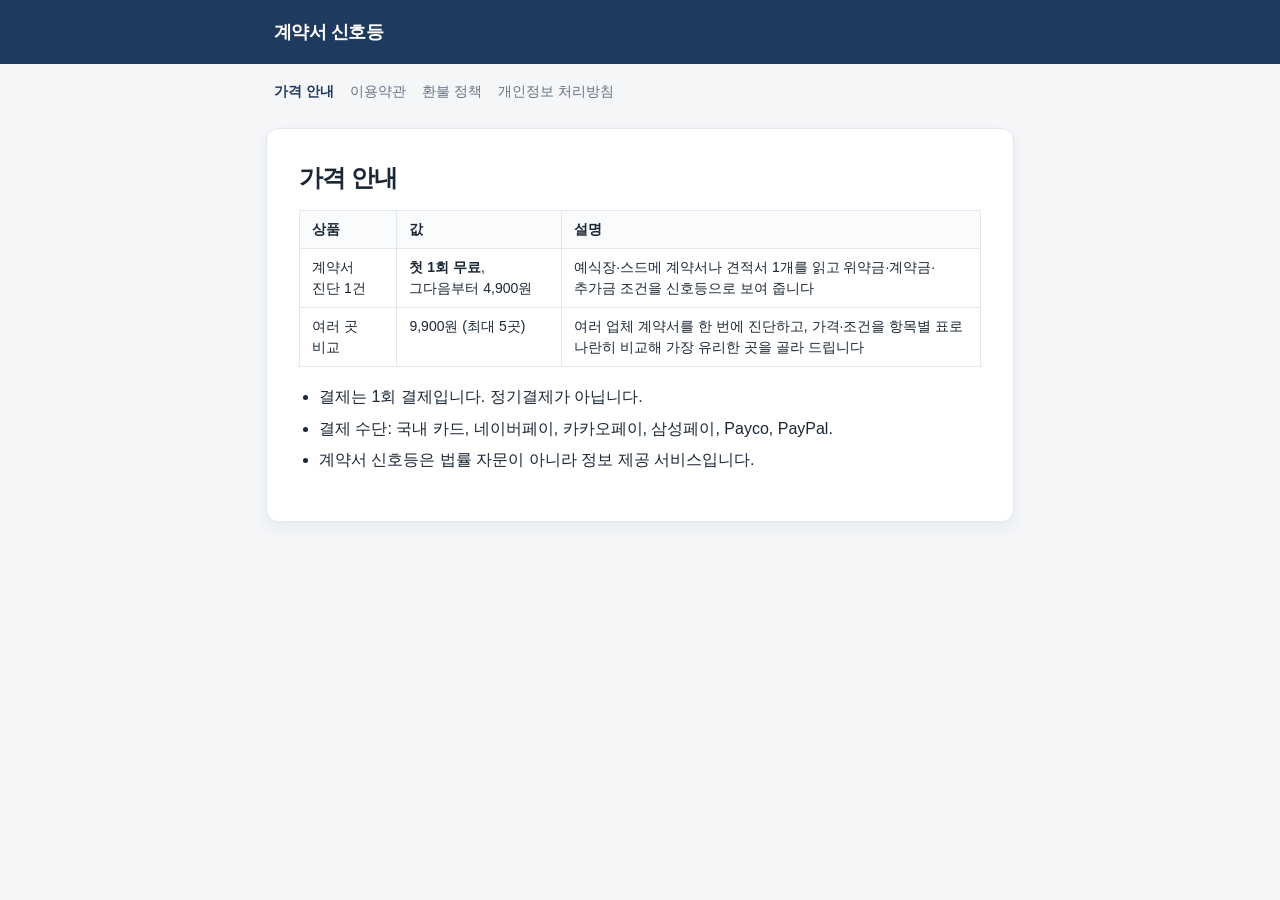
==== pricing.html @ 1329de3b "화면 빌드 배포" ====
<!DOCTYPE html>
<html lang="ko">
<head>
<meta charset="UTF-8">
<meta name="viewport" content="width=device-width, initial-scale=1">
<meta name="theme-color" content="#1F3A5F">
<title>가격 안내 — 계약서 신호등</title>
<link rel="stylesheet" href="./legal.css">
</head>
<body>
<header class="topbar"><a href="./">계약서 신호등</a></header>
<nav aria-label="안내">
    <a href="./pricing.html" aria-current="page">가격 안내</a>
    <a href="./terms.html">이용약관</a>
    <a href="./refund.html">환불 정책</a>
    <a href="./privacy.html">개인정보 처리방침</a>
</nav>
<main><article>
<h1>가격 안내</h1>
<div class="table-scroll"><table>
<thead><tr><th>상품</th><th>값</th><th>설명</th></tr></thead>
<tbody>
<tr><td>계약서 진단 1건</td><td><strong>첫 1회 무료</strong>, 그다음부터 4,900원</td><td>예식장·스드메 계약서나 견적서 1개를 읽고 위약금·계약금·추가금 조건을 신호등으로 보여 줍니다</td></tr>
<tr><td>여러 곳 비교</td><td>9,900원 (최대 5곳)</td><td>여러 업체 계약서를 한 번에 진단하고, 가격·조건을 항목별 표로 나란히 비교해 가장 유리한 곳을 골라 드립니다</td></tr>
</tbody>
</table></div>
<ul>
<li>결제는 1회 결제입니다. 정기결제가 아닙니다.</li>
<li>결제 수단: 국내 카드, 네이버페이, 카카오페이, 삼성페이, Payco, PayPal.</li>
<li>계약서 신호등은 법률 자문이 아니라 정보 제공 서비스입니다.</li>
</ul>
</article></main>
</body>
</html>
---- legal.css ----
:root {
  --color-primary: #1F3A5F;
  --color-bg: #F4F6F8;
  --color-surface: #FFFFFF;
  --color-text: #1B2735;
  --color-muted: #667384;
  --color-line: #E1E7ED;
  --radius: 12px;
  font-family: Pretendard, -apple-system, BlinkMacSystemFont, "Apple SD Gothic Neo", "Noto Sans KR", sans-serif;
  color: var(--color-text);
  background: var(--color-bg);
}
* { box-sizing: border-box; }
body { margin: 0; min-width: 320px; background: var(--color-bg); font-size: 16px; line-height: 1.7; word-break: keep-all; }
.topbar { height: 64px; background: var(--color-primary); }
.topbar a { display: flex; align-items: center; max-width: 780px; height: 100%; margin: 0 auto; padding: 0 24px; color: #fff; font-size: 18px; font-weight: 800; letter-spacing: -0.03em; text-decoration: none; }
nav[aria-label="안내"] { width: min(100%, 780px); margin: 0 auto; padding: 16px 24px 0; display: flex; flex-wrap: wrap; gap: 8px 16px; font-size: 14px; }
nav[aria-label="안내"] a { color: var(--color-muted); text-decoration: none; }
nav[aria-label="안내"] a:hover { text-decoration: underline; }
nav[aria-label="안내"] a[aria-current="page"] { color: var(--color-primary); font-weight: 800; }
main { width: min(100%, 780px); margin: 0 auto; padding: 16px 16px 56px; }
article { background: var(--color-surface); border: 1px solid var(--color-line); border-radius: var(--radius); box-shadow: 0 6px 16px rgba(31,58,95,.06); padding: 24px; overflow-wrap: break-word; }
h1 { margin: 0 0 16px; font-size: 24px; line-height: 1.4; letter-spacing: -0.04em; }
h2 { margin: 24px 0 8px; font-size: 18px; line-height: 1.4; }
p { margin: 0 0 16px; }
ul { margin: 0 0 16px; padding-left: 20px; }
li { margin-bottom: 4px; }
a { color: var(--color-primary); }
.table-scroll { overflow-x: auto; margin: 0 0 16px; }
table { border-collapse: collapse; width: 100%; font-size: 14px; line-height: 1.5; }
th, td { border: 1px solid var(--color-line); padding: 8px 12px; text-align: left; vertical-align: top; }
th { background: #FAFBFC; white-space: nowrap; }
@media (min-width: 640px) { main { padding-top: 24px; } article { padding: 32px; } }
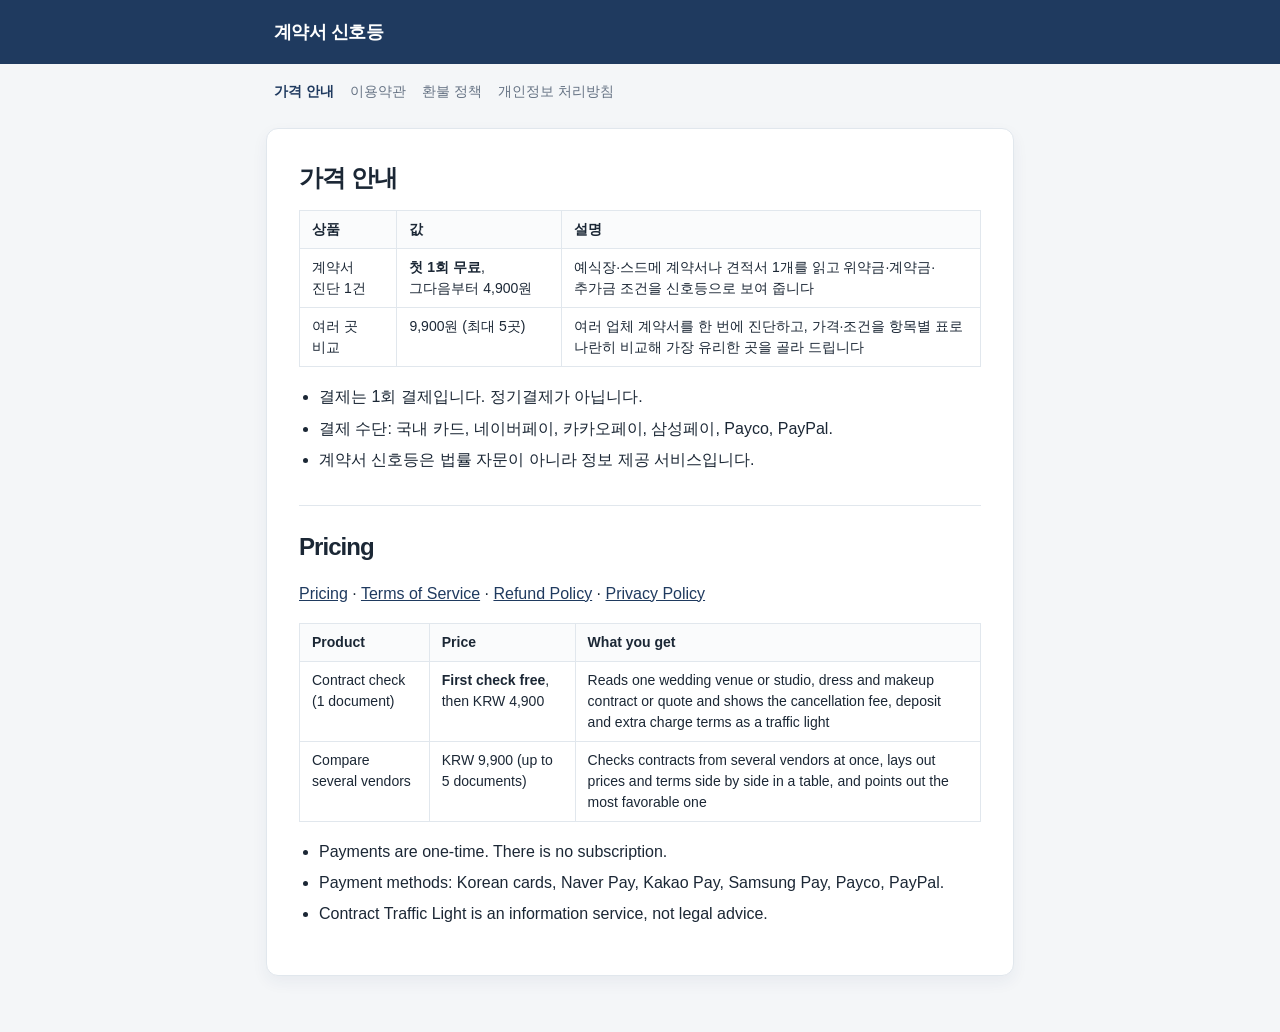
==== commit d8ff85a8: "약관·환불·개인정보 개정 + 영문 병기 (Paddle 도메인 심사 대비) - 이용약관: 계약 당사자·약관 동의·금지 행위·지식재산·서비스 수준·이용 제한·문의 조항 추가, 판매자 " ====
--- a/pricing.html
+++ b/pricing.html
@@ -29,6 +29,23 @@
 <li>결제 수단: 국내 카드, 네이버페이, 카카오페이, 삼성페이, Payco, PayPal.</li>
 <li>계약서 신호등은 법률 자문이 아니라 정보 제공 서비스입니다.</li>
 </ul>
+<hr>
+<section lang="en">
+<h1>Pricing</h1>
+<p><a href="./pricing.html">Pricing</a> · <a href="./terms.html">Terms of Service</a> · <a href="./refund.html">Refund Policy</a> · <a href="./privacy.html">Privacy Policy</a></p>
+<div class="table-scroll"><table>
+<thead><tr><th>Product</th><th>Price</th><th>What you get</th></tr></thead>
+<tbody>
+<tr><td>Contract check (1 document)</td><td><strong>First check free</strong>, then KRW 4,900</td><td>Reads one wedding venue or studio, dress and makeup contract or quote and shows the cancellation fee, deposit and extra charge terms as a traffic light</td></tr>
+<tr><td>Compare several vendors</td><td>KRW 9,900 (up to 5 documents)</td><td>Checks contracts from several vendors at once, lays out prices and terms side by side in a table, and points out the most favorable one</td></tr>
+</tbody>
+</table></div>
+<ul>
+<li>Payments are one-time. There is no subscription.</li>
+<li>Payment methods: Korean cards, Naver Pay, Kakao Pay, Samsung Pay, Payco, PayPal.</li>
+<li>Contract Traffic Light is an information service, not legal advice.</li>
+</ul>
+</section>
 </article></main>
 </body>
 </html>
--- a/legal.css
+++ b/legal.css
@@ -31,3 +31,5 @@
 th, td { border: 1px solid var(--color-line); padding: 8px 12px; text-align: left; vertical-align: top; }
 th { background: #FAFBFC; white-space: nowrap; }
 @media (min-width: 640px) { main { padding-top: 24px; } article { padding: 32px; } }
+hr { border: 0; border-top: 1px solid var(--color-line); margin: 32px 0 24px; }
+.cta { display: inline-block; padding: 12px 20px; border-radius: var(--radius); background: var(--color-primary); color: #fff; font-weight: 800; text-decoration: none; }
